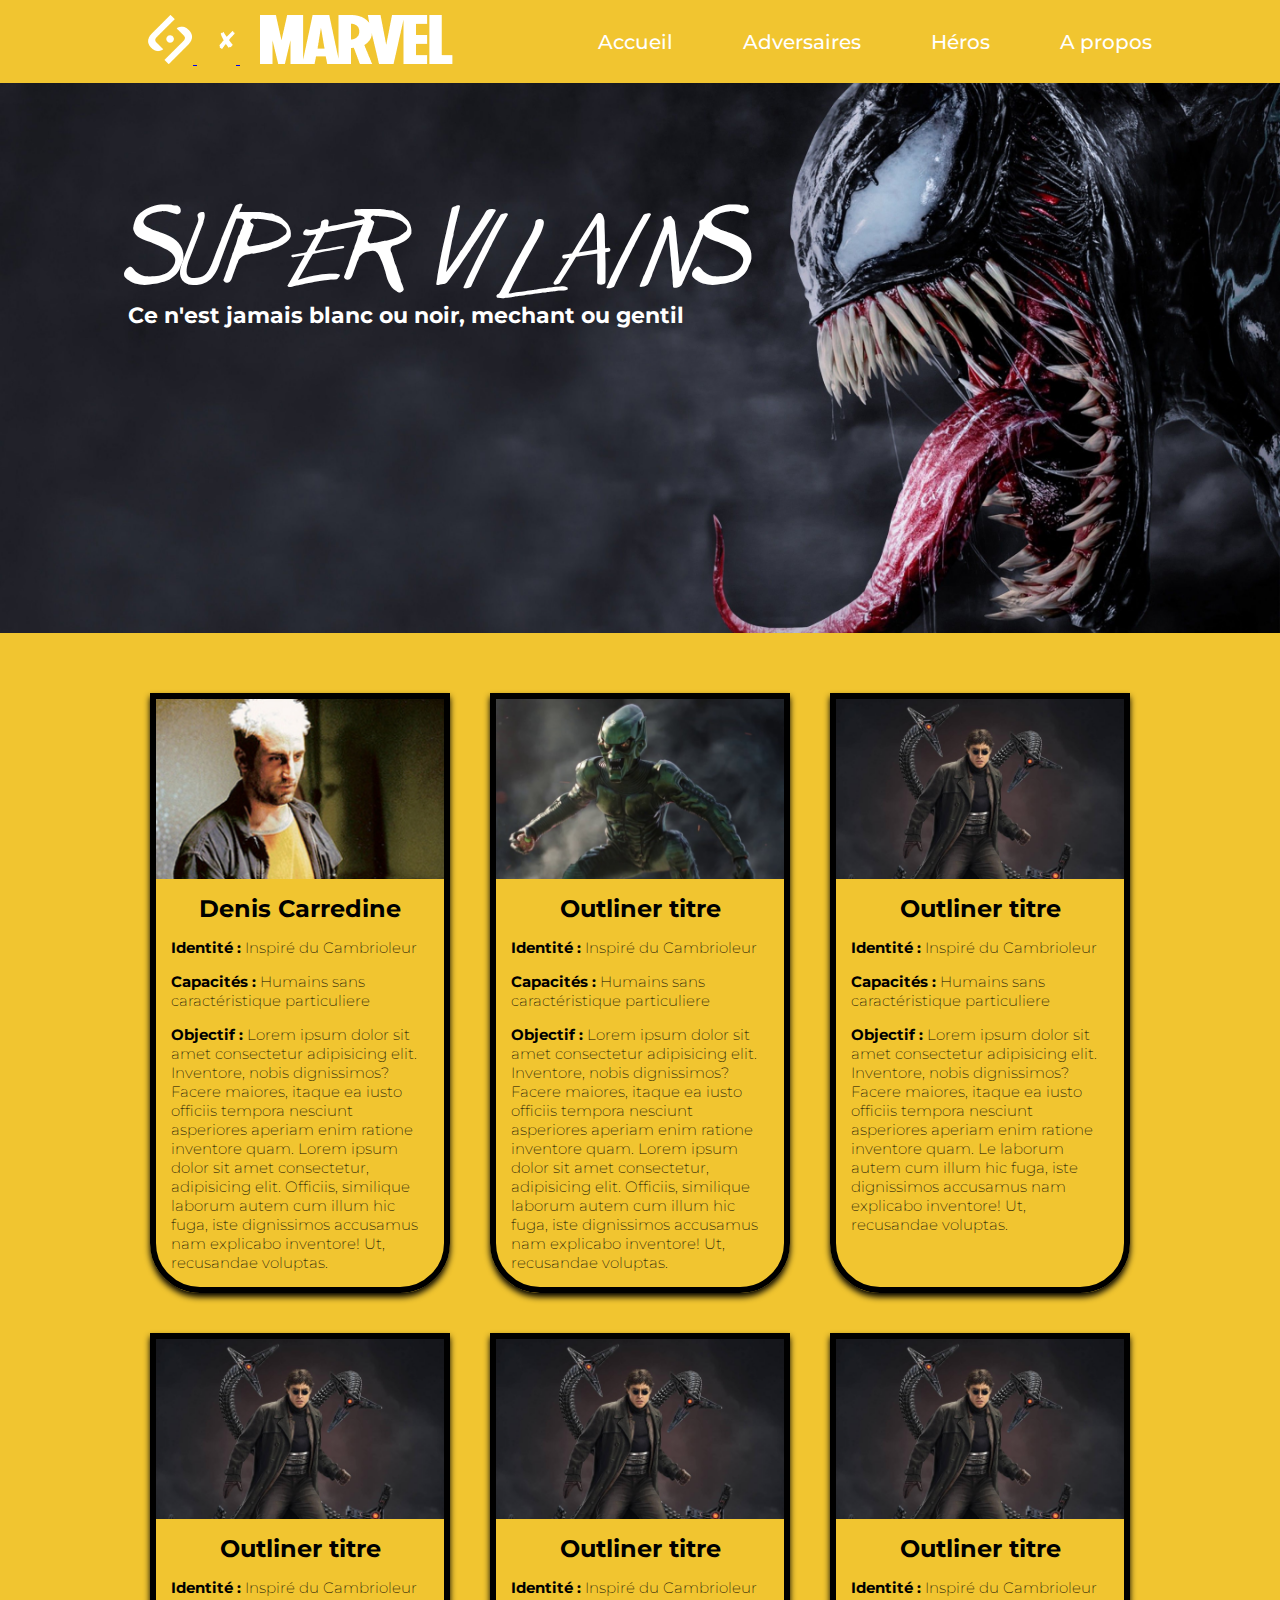
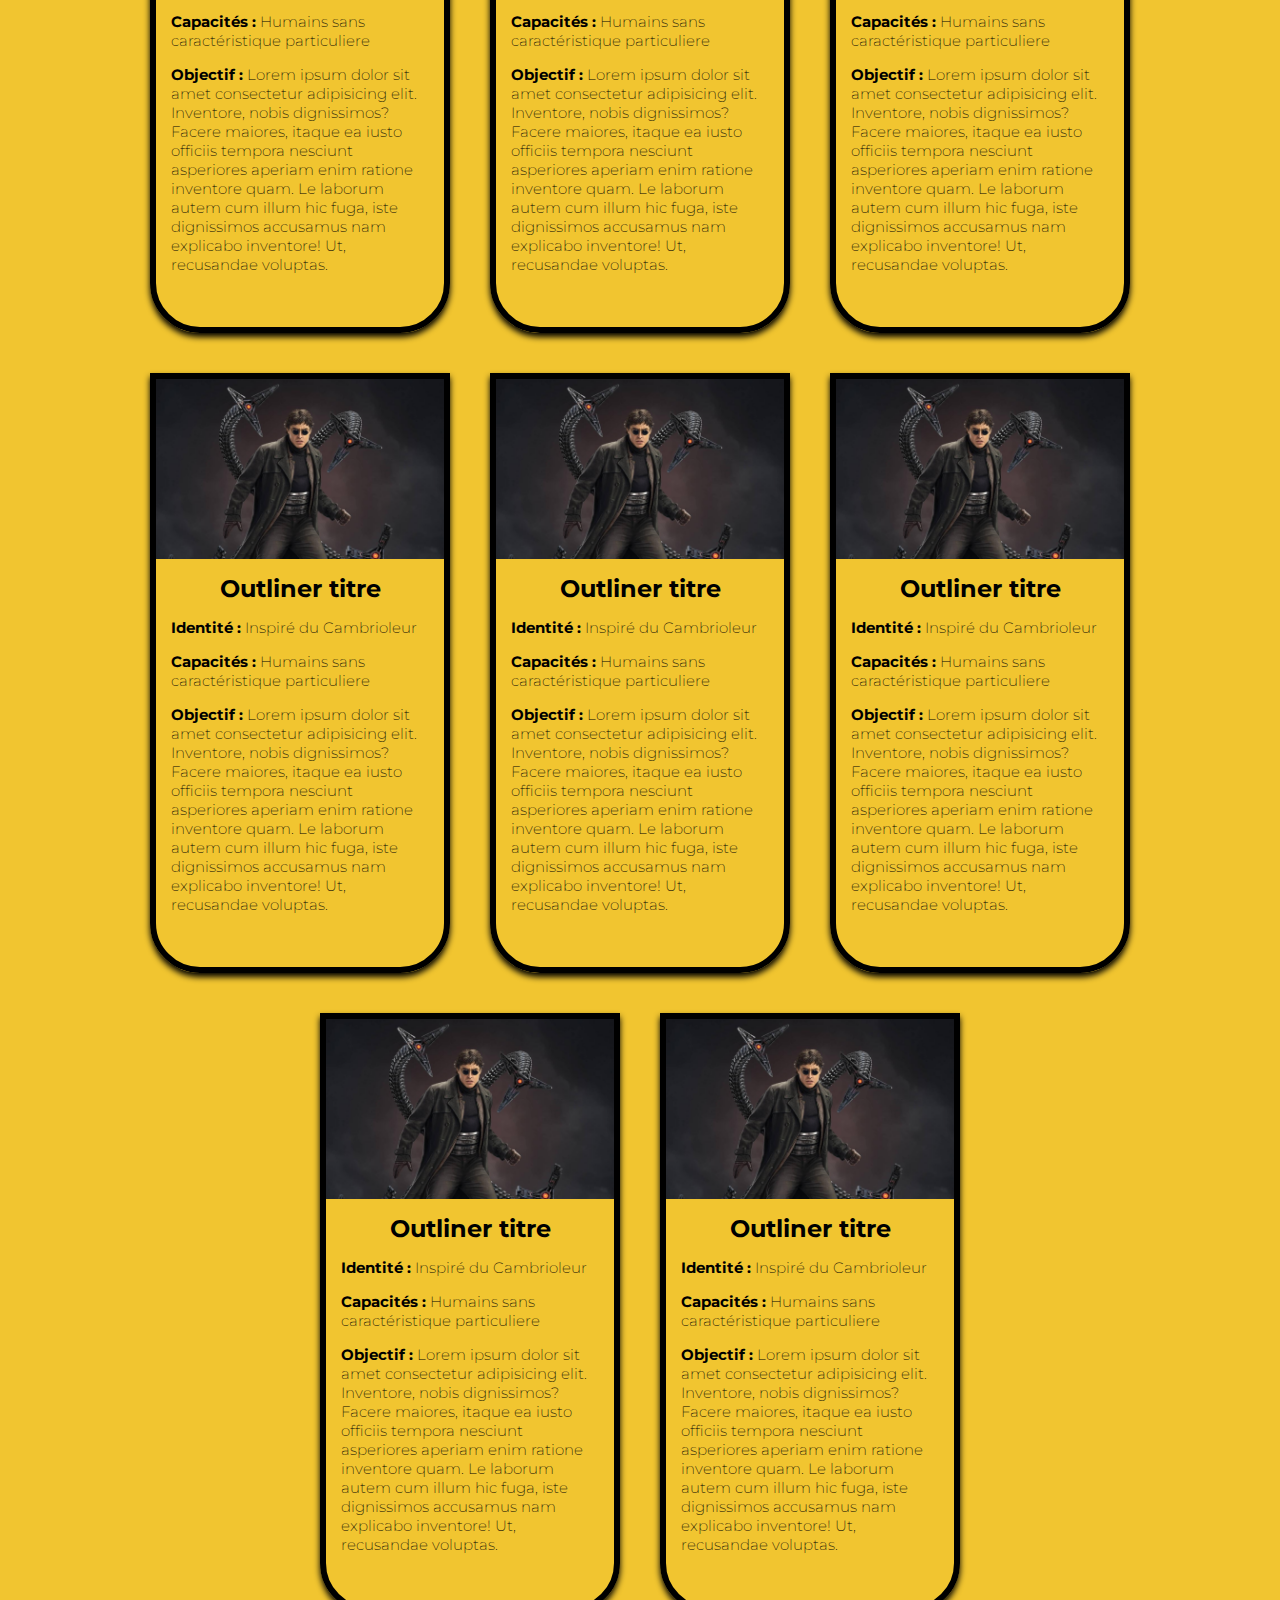
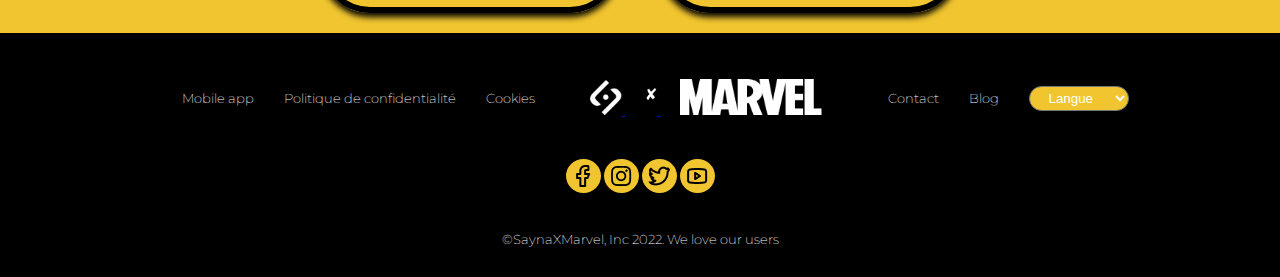
==== adversaires.html @ 346de75f "first commit" ====
<!DOCTYPE html>
<html lang="fr">
<head>
    <meta charset="UTF-8">
    <meta http-equiv="X-UA-Compatible" content="IE=edge">
    <meta name="viewport" content="width=device-width, initial-scale=1.0">
    <link rel="stylesheet" href="./assets/css/adversaires.css">
    <link rel="stylesheet" href="https://cdnjs.cloudflare.com/ajax/libs/font-awesome/6.1.1/css/all.min.css" integrity="sha512-KfkfwYDsLkIlwQp6LFnl8zNdLGxu9YAA1QvwINks4PhcElQSvqcyVLLD9aMhXd13uQjoXtEKNosOWaZqXgel0g==" crossorigin="anonymous" referrerpolicy="no-referrer" />
    <title>Spiderman - Adversaire</title>
</head>
<body>
    <header id="header-top">
        <nav>
            <div class="conteneur navigbar">
                <div class="brand">
                    <a href="bonus.html">
                        <img src="./assets/logo/logo1.png"  alt="">
                        <img src="./assets/logo/logo2.png"  alt="">
                        <img src="./assets/logo/logo3.png"  alt="">
                    </a>
                </div>
                <div class="menu">
                    <ul>
                        <li><a href="index.html">Accueil</a></li>
                        <li><a href="adversaires.html">Adversaires</a></li>
                        <li><a href="heros.html">Héros</a></li>
                        <li><a href="apropos.html">A propos</a></li>
                    </ul>
                </div>
            </div>
        </nav>
    </header>
    <main>
        <section id="hero" >
            <div class="conteneur">
                <nav>
                    <div class="brand-mobile">
                        <a href="index.html">
                            <img src="./assets/logo/logo1.png" width="15%" alt="">
                            <img src="./assets/logo/logo2.png" width="10%" alt="">
                            <img src="./assets/logo/logo3.png" width="60%" alt="">
                        </a>
                        <div><i class="fa-solid fa-ellipsis fa-2x"></i></div>
                    </div>
                </nav>
            </div>
            <div class="conteneur box">
                <h1 class="titre">SUPER VILAINS</h1>
                <p class="description">Ce n'est jamais blanc ou noir, mechant ou gentil</p>
            </div>
        </section>
        <section id="card-section" >
            <div class="conteneur">
                <div class="card">
                    <div class="card-hero">
                        <div class="card-image card-image-1"></div>
                        <h2 class="card-title">Denis Carredine</h2>
                        <div class="card-content">
                            <p><span>Identité :</span> Inspiré du Cambrioleur</p>
                            <p><span>Capacités :</span> Humains sans caractéristique particuliere</p>
                            <p><span>Objectif :</span> Lorem ipsum dolor sit amet consectetur adipisicing elit. Inventore, nobis dignissimos? Facere maiores, itaque ea iusto officiis tempora nesciunt asperiores aperiam enim ratione inventore quam. Lorem ipsum dolor sit amet consectetur, adipisicing elit. Officiis, similique laborum autem cum illum hic fuga, iste dignissimos accusamus nam explicabo inventore! Ut, recusandae voluptas.</p>
                        </div>
                    </div>
                    <div class="card-hero">
                        <div class="card-image card-image-2"></div>
                        <h2 class="card-title">Outliner titre</h2>
                        <div class="card-content">
                            <p><span>Identité :</span> Inspiré du Cambrioleur</p>
                            <p><span>Capacités :</span> Humains sans caractéristique particuliere</p>
                            <p><span>Objectif :</span> Lorem ipsum dolor sit amet consectetur adipisicing elit. Inventore, nobis dignissimos? Facere maiores, itaque ea iusto officiis tempora nesciunt asperiores aperiam enim ratione inventore quam. Lorem ipsum dolor sit amet consectetur, adipisicing elit. Officiis, similique laborum autem cum illum hic fuga, iste dignissimos accusamus nam explicabo inventore! Ut, recusandae voluptas.</p>
                        </div>
                    </div>
                    <div class="card-hero">
                        <div class="card-image card-image-3"></div>
                        <h2 class="card-title">Outliner titre</h2>
                        <div class="card-content">
                            <p><span>Identité :</span> Inspiré du Cambrioleur</p>
                            <p><span>Capacités :</span> Humains sans caractéristique particuliere</p>
                            <p><span>Objectif :</span> Lorem ipsum dolor sit amet consectetur adipisicing elit. Inventore, nobis dignissimos? Facere maiores, itaque ea iusto officiis tempora nesciunt asperiores aperiam enim ratione inventore quam. Le laborum autem cum illum hic fuga, iste dignissimos accusamus nam explicabo inventore! Ut, recusandae voluptas.</p>
                        </div>
                    </div>
                    <div class="card-hero">
                        <div class="card-image card-image-3"></div>
                        <h2 class="card-title">Outliner titre</h2>
                        <div class="card-content">
                            <p><span>Identité :</span> Inspiré du Cambrioleur</p>
                            <p><span>Capacités :</span> Humains sans caractéristique particuliere</p>
                            <p><span>Objectif :</span> Lorem ipsum dolor sit amet consectetur adipisicing elit. Inventore, nobis dignissimos? Facere maiores, itaque ea iusto officiis tempora nesciunt asperiores aperiam enim ratione inventore quam. Le laborum autem cum illum hic fuga, iste dignissimos accusamus nam explicabo inventore! Ut, recusandae voluptas.</p>
                        </div>
                    </div>
                    <div class="card-hero">
                        <div class="card-image card-image-3"></div>
                        <h2 class="card-title">Outliner titre</h2>
                        <div class="card-content">
                            <p><span>Identité :</span> Inspiré du Cambrioleur</p>
                            <p><span>Capacités :</span> Humains sans caractéristique particuliere</p>
                            <p><span>Objectif :</span> Lorem ipsum dolor sit amet consectetur adipisicing elit. Inventore, nobis dignissimos? Facere maiores, itaque ea iusto officiis tempora nesciunt asperiores aperiam enim ratione inventore quam. Le laborum autem cum illum hic fuga, iste dignissimos accusamus nam explicabo inventore! Ut, recusandae voluptas.</p>
                        </div>
                    </div>
                    <div class="card-hero">
                        <div class="card-image card-image-3"></div>
                        <h2 class="card-title">Outliner titre</h2>
                        <div class="card-content">
                            <p><span>Identité :</span> Inspiré du Cambrioleur</p>
                            <p><span>Capacités :</span> Humains sans caractéristique particuliere</p>
                            <p><span>Objectif :</span> Lorem ipsum dolor sit amet consectetur adipisicing elit. Inventore, nobis dignissimos? Facere maiores, itaque ea iusto officiis tempora nesciunt asperiores aperiam enim ratione inventore quam. Le laborum autem cum illum hic fuga, iste dignissimos accusamus nam explicabo inventore! Ut, recusandae voluptas.</p>
                        </div>
                    </div>
                    <div class="card-hero">
                        <div class="card-image card-image-3"></div>
                        <h2 class="card-title">Outliner titre</h2>
                        <div class="card-content">
                            <p><span>Identité :</span> Inspiré du Cambrioleur</p>
                            <p><span>Capacités :</span> Humains sans caractéristique particuliere</p>
                            <p><span>Objectif :</span> Lorem ipsum dolor sit amet consectetur adipisicing elit. Inventore, nobis dignissimos? Facere maiores, itaque ea iusto officiis tempora nesciunt asperiores aperiam enim ratione inventore quam. Le laborum autem cum illum hic fuga, iste dignissimos accusamus nam explicabo inventore! Ut, recusandae voluptas.</p>
                        </div>
                    </div>
                    <div class="card-hero">
                        <div class="card-image card-image-3"></div>
                        <h2 class="card-title">Outliner titre</h2>
                        <div class="card-content">
                            <p><span>Identité :</span> Inspiré du Cambrioleur</p>
                            <p><span>Capacités :</span> Humains sans caractéristique particuliere</p>
                            <p><span>Objectif :</span> Lorem ipsum dolor sit amet consectetur adipisicing elit. Inventore, nobis dignissimos? Facere maiores, itaque ea iusto officiis tempora nesciunt asperiores aperiam enim ratione inventore quam. Le laborum autem cum illum hic fuga, iste dignissimos accusamus nam explicabo inventore! Ut, recusandae voluptas.</p>
                        </div>
                    </div>
                    <div class="card-hero">
                        <div class="card-image card-image-3"></div>
                        <h2 class="card-title">Outliner titre</h2>
                        <div class="card-content">
                            <p><span>Identité :</span> Inspiré du Cambrioleur</p>
                            <p><span>Capacités :</span> Humains sans caractéristique particuliere</p>
                            <p><span>Objectif :</span> Lorem ipsum dolor sit amet consectetur adipisicing elit. Inventore, nobis dignissimos? Facere maiores, itaque ea iusto officiis tempora nesciunt asperiores aperiam enim ratione inventore quam. Le laborum autem cum illum hic fuga, iste dignissimos accusamus nam explicabo inventore! Ut, recusandae voluptas.</p>
                        </div>
                    </div>
                    <div class="card-hero">
                        <div class="card-image card-image-3"></div>
                        <h2 class="card-title">Outliner titre</h2>
                        <div class="card-content">
                            <p><span>Identité :</span> Inspiré du Cambrioleur</p>
                            <p><span>Capacités :</span> Humains sans caractéristique particuliere</p>
                            <p><span>Objectif :</span> Lorem ipsum dolor sit amet consectetur adipisicing elit. Inventore, nobis dignissimos? Facere maiores, itaque ea iusto officiis tempora nesciunt asperiores aperiam enim ratione inventore quam. Le laborum autem cum illum hic fuga, iste dignissimos accusamus nam explicabo inventore! Ut, recusandae voluptas.</p>
                        </div>
                    </div>
                    <div class="card-hero">
                        <div class="card-image card-image-3"></div>
                        <h2 class="card-title">Outliner titre</h2>
                        <div class="card-content">
                            <p><span>Identité :</span> Inspiré du Cambrioleur</p>
                            <p><span>Capacités :</span> Humains sans caractéristique particuliere</p>
                            <p><span>Objectif :</span> Lorem ipsum dolor sit amet consectetur adipisicing elit. Inventore, nobis dignissimos? Facere maiores, itaque ea iusto officiis tempora nesciunt asperiores aperiam enim ratione inventore quam. Le laborum autem cum illum hic fuga, iste dignissimos accusamus nam explicabo inventore! Ut, recusandae voluptas.</p>
                        </div>
                    </div>
                </div>
            </div>
        </section> 
    </main>

    <footer>
        <div class="conteneur footer">
            <div class="navigation-footer">
                <ul class="list1">
                    <li><a href="#">Mobile app</a></li>
                    <li><a href="#">Politique de confidentialité</a></li>
                    <li><a href="#">Cookies</a></li>
                </ul>
                <div class="brand">
                    <a href="#">
                        <img src="./assets/logo/logo1.png" width="16%" alt="">
                        <img src="./assets/logo/logo2.png" width="10%" alt="">
                        <img src="./assets/logo/logo3.png" width="50%" alt="">
                    </a>
                </div>
                <ul class="list2">
                    <li><a href="#">Contact</a></li>
                    <li><a href="#">Blog</a></li>
                    <li><select class="formselect">
                        <option selected="">Langue</option>
                        <option>Francais</option>
                        <option>Anglais</option>
                        <option>Espagnol</option>
                        <option>Creole</option>
                        </select></li>
                </ul>
            </div>
            <div class="media">
                <img src="./assets/logo/logof.png" alt="">
                <img src="./assets/logo/logoi.png" alt="">
                <img src="./assets/logo/logot.png" alt="">
                <img src="./assets/logo/logoy.png" alt="">
            </div>
            <div class="copyright">
                <p>&copy;SaynaXMarvel, Inc 2022. We love our users</p>
            </div>
        </div>
    </footer>
</body>
</html>
---- assets/css/adversaires.css ----
@import url('https://fonts.googleapis.com/css2?family=Montserrat:wght@100;200;300;500;700;800;900&display=swap');

@font-face {
    font-family: 'far_from_homecomingregular';
    src: url(../police/Far-From-Homecoming-Updated.otf) format('OpenType');
}

*{
    margin: 0;
    padding: 0;
    box-sizing: border-box;
}

body{
    font-family: Montserrat, sans-serif;
    font-weight: 200;
}

.conteneur{
    width: 80%;
    margin: 0 auto;
}

ul{
    margin: 0;
    padding: 0;
    list-style-type: none;
}

:root{
    --primary-ad-color: #f1c530;
    --black-ad-color: #000000;
    --white-ad-color: #ffffff;
}

.brand-mobile{
    display: none;
}

/* Design Navigation */

#header-top nav{
    background-color: var(--primary-ad-color);
    padding: 15px 0;
}

#header-top nav .navigbar{
    display: flex;
    justify-content: space-between;
    align-items: center;
}

#header-top nav .brand img, footer .brand img{
    padding-left: 20px;
}

#header-top nav .brand img:nth-child(2), footer .brand img:nth-child(2){
    padding-bottom: 15px;
}

#header-top nav .menu ul{
    display: flex;
    justify-content: space-between;
    align-items: center;
}

#header-top nav .menu ul li{
    margin-left: 70px;
    font-size: 20px;
}

#header-top nav .menu ul li a{
    text-decoration: none;
    font-weight: 500;
    color: var(--white-ad-color);
}

/* La partie Hero Design */

#hero{
    background-image: url("../img/img7.png");
    height: 550px;
    background-repeat: no-repeat;
    background-position: center right;
    background-size: cover;
}

#hero div{
    color: var(--white-ad-color);
}

#hero .titre{
    font-family: 'far_from_homecomingregular';
    font-size: 5em;
    font-weight: 100;
}

#hero .description{
    font-weight: bold;
    font-size: 1.4em;
}

#hero .box{
    position: relative;
    top: 25%;
}

/* La section des cartes Design */

#card-section{
    background-color: var(--primary-ad-color);
    padding-top: 40px;
}

#card-section .card{
    display: flex;
    justify-content: center;
    flex-wrap: wrap;
}

#card-section .card-hero{
    border: 6px solid var(--black-ad-color);
    border-bottom-left-radius: 50px;
    border-bottom-right-radius: 50px;
    width: 300px;
    height: 600px;
    margin: 20px;
    overflow: hidden;
    box-shadow: 0px 4px 6px var(--black-ad-color);
}

#card-section .card-hero .card-image{
    background-color: var(--white-ad-color);
    height: 180px;
    margin-bottom: 15px;
    background-size: cover;
    background-position: center;
}

#card-section .card-hero:hover{
    transform: scale(1.05);
    cursor: pointer;
    transition: all 0.5s ease-in-out;
    color: var(--white-ad-color);
    background-color: var(--black-ad-color);
}

/* Ajout des images par carte */
#card-section .card-hero .card-image-1{
    background-image: url(../img/img8.png);
}

#card-section .card-hero .card-image-2{
    background-image: url(../img/img9.png);
}
#card-section .card-hero .card-image-3{
    background-image: url(../img/img10.png);
}

/* Design carte contenu */

#card-section .card-hero .card-title{
    text-align: center;
    font-weight: bold;
}

#card-section .card-hero .card-content{
    padding: 15px;
    font-size: 15px;
}
#card-section .card-hero .card-content p{
    margin-bottom: 10px;
    padding-bottom: 5px;
}

#card-section .card-hero .card-content span{
    font-weight: bold;
}

/* Design Footer  */

footer{
    background-color: var(--black-ad-color);
    padding: 20px 0;
}

.footer{
    color: var(--white-ad-color);
    text-align: center;
    font-size: 13px;

}

.navigation-footer{
    display: flex;
    justify-content: center;
    align-items: center;
    padding: 2em 0;
}

.navigation-footer .list1, .navigation-footer .list2{
    display: flex;
    justify-content: center;
    align-items: center;
}

.navigation-footer li{
    padding-left: 30px;
}

.navigation-footer li a{
    color: var(--white-ad-color);
    text-decoration: none;
}

.navigation-footer .list2 .formselect{
    background-color: var(--primary-ad-color);
    border-radius: 50px;
    width: 100px;
    color: var(--white-ad-color);
    padding: 3px 15px;
}

footer .media{
    padding: 15px;
    margin-bottom: 10px;
}
footer .media img{
    background-color: var(--primary-ad-color);
    color: var(--white-ad-color);
    padding: 5px;
    border-radius: 50%;
}

footer .copyright{
    padding: 10px;
}

/* Mobile */

@media screen and (max-width: 768px) {
    nav .menu{
        display: none;
    }
    #hero .titre{
        font-family: 'far_from_homecomingregular';
        font-size: 5em;
        font-weight: 100;
    }
    
    #hero .description{
        font-weight: bold;
        font-size: 1em;
    }
}

@media screen and (max-width: 600px) {
    .conteneur{
        width: 90%;
        margin: 0 auto;
    }
    #header-top{
        display: none;
    }
    .brand-mobile{
        display: flex;
        justify-content: space-between;
        align-items: center;
        padding-top: 20%;
    }
    #hero .titre{
        font-family: 'far_from_homecomingregular';
        font-size: 2em;
        font-weight: 100;
    }
    
    #hero .description{
        font-weight: bold;
        font-size: 0.7em;
    }

/* Footer mobile*/

.navigation-footer{
    display: block;
}
.navigation-footer .list1, .navigation-footer .list2{
    display: block;
    padding-bottom: 10px;
}

.navigation-footer .list1{
    margin-bottom: 20px;
   
}
.navigation-footer .list2{
    margin-top: 20px;
}

.navigation-footer .list1 li, .navigation-footer .list2 li{
    padding-bottom: 10px;
}

footer .copyright{
    font-size: 10px;
}
}
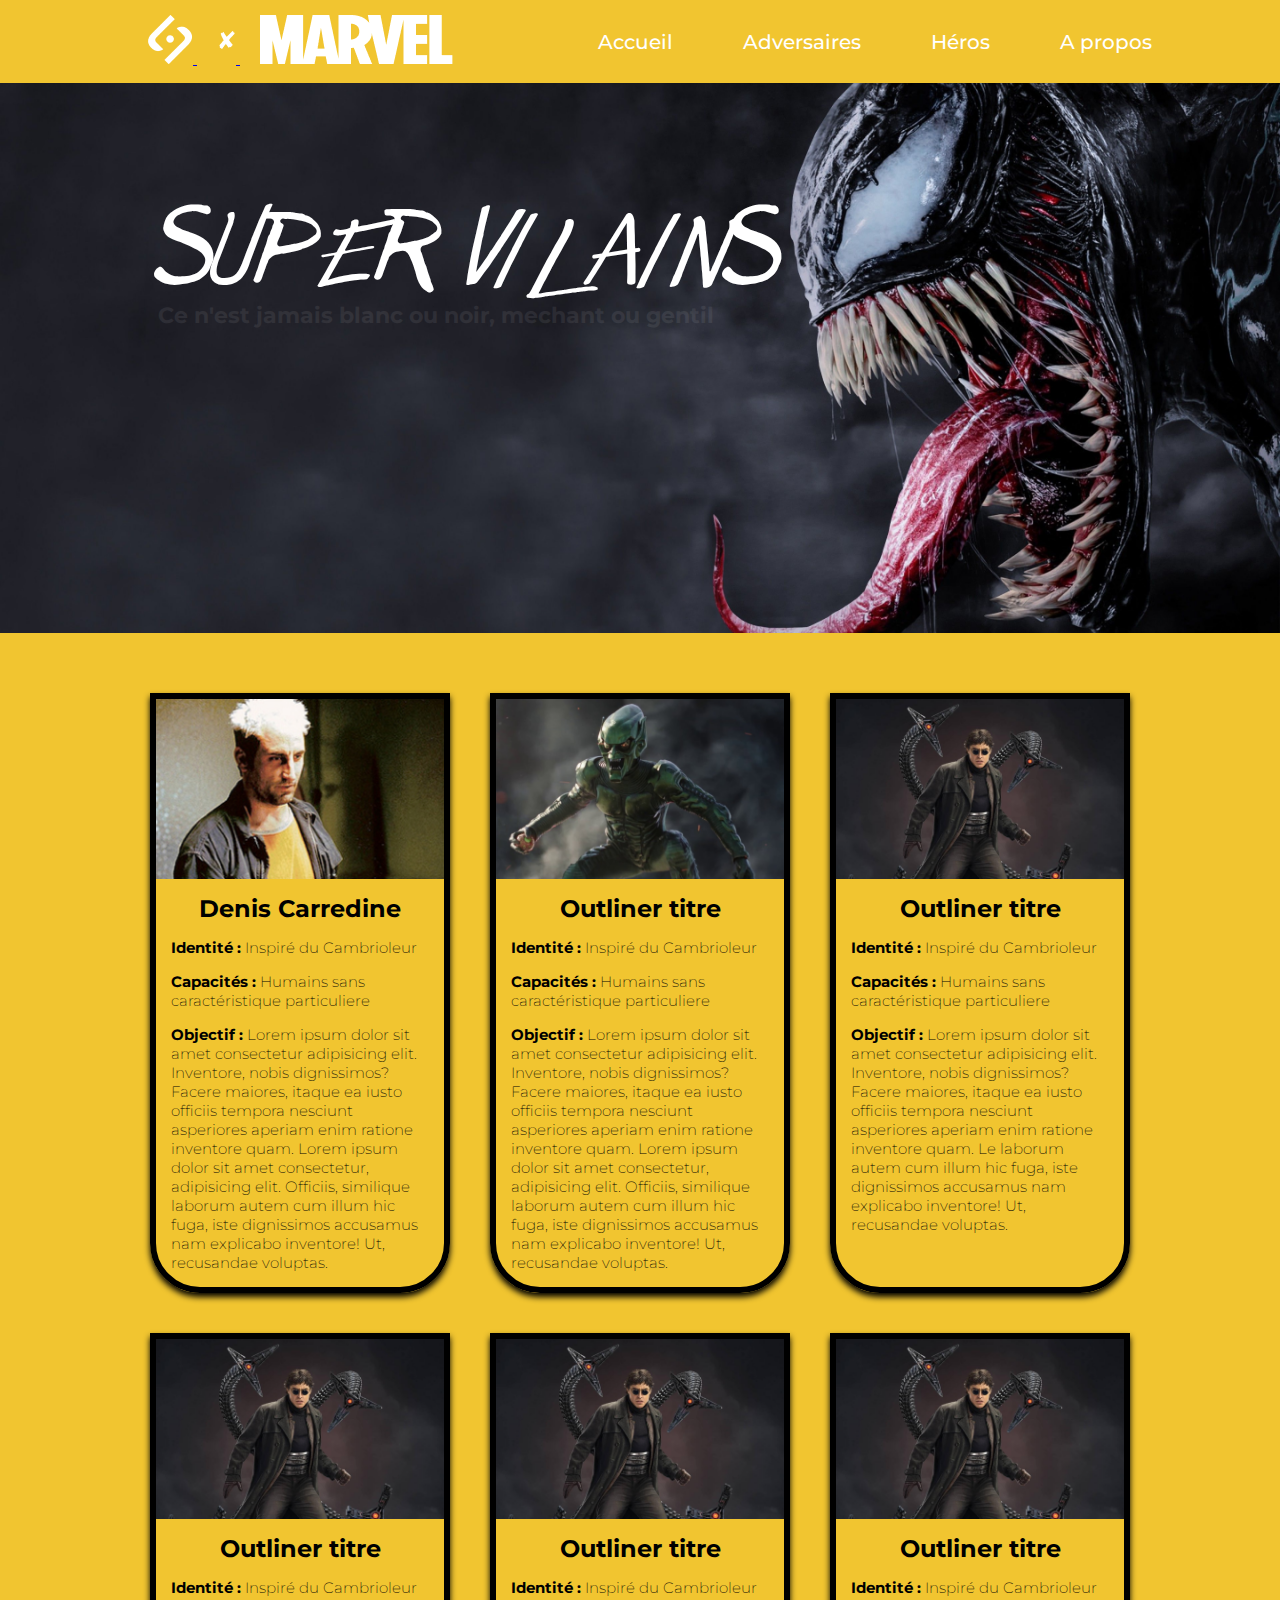
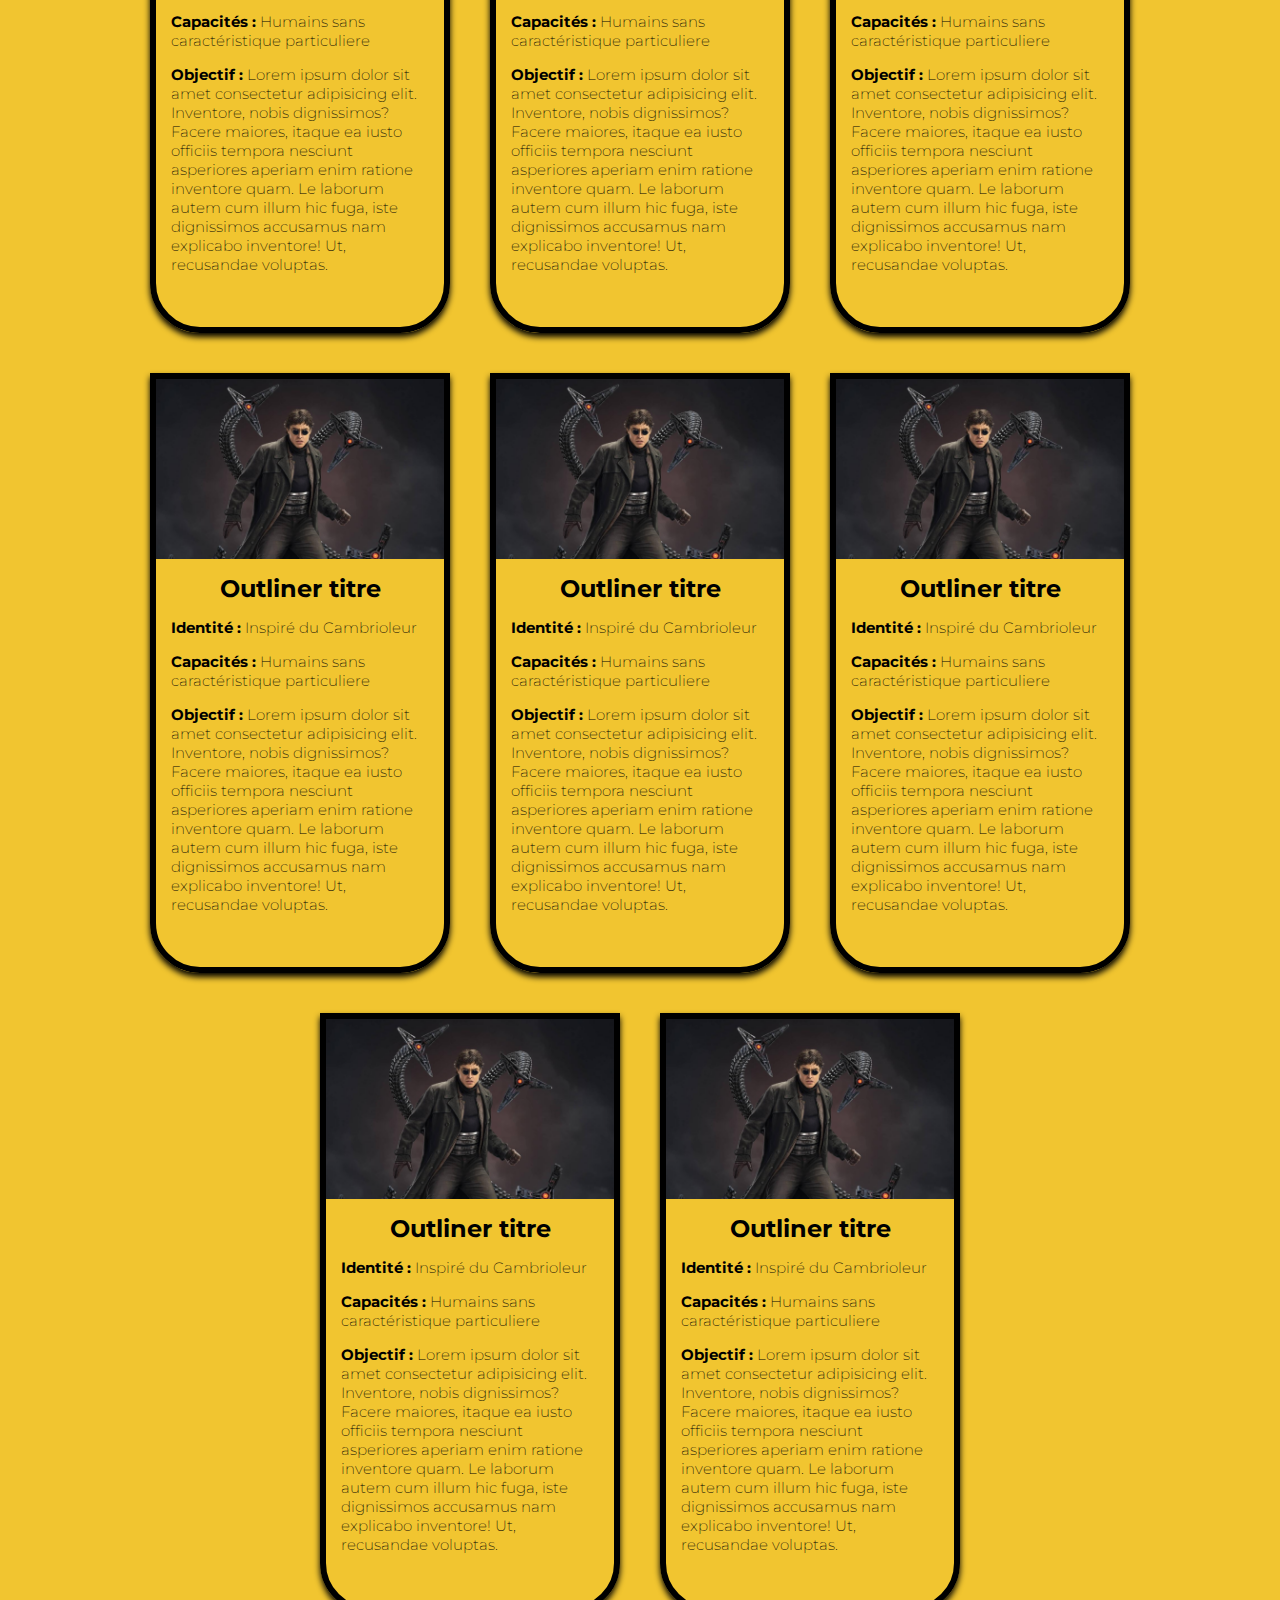
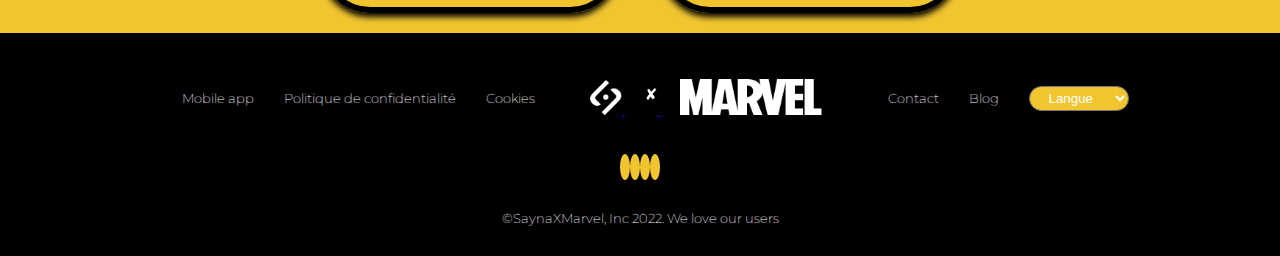
==== commit 97098743: "general animations for all the pages" ====
--- a/adversaires.html
+++ b/adversaires.html
@@ -184,15 +184,18 @@
                 </ul>
             </div>
             <div class="media">
-                <img src="./assets/logo/logof.png" alt="">
-                <img src="./assets/logo/logoi.png" alt="">
-                <img src="./assets/logo/logot.png" alt="">
-                <img src="./assets/logo/logoy.png" alt="">
+                <i class="fa-brands fa-facebook fa-2x footer-icon"></i>
+                <i class="fa-brands fa-instagram fa-2x footer-icon"></i>
+                <i class="fa-brands fa-twitter fa-2x footer-icon"></i>
+                <i class="fa-brands fa-youtube fa-2x footer-icon"></i>
             </div>
             <div class="copyright">
                 <p>&copy;SaynaXMarvel, Inc 2022. We love our users</p>
             </div>
         </div>
     </footer>
+    <script src="./assets/js/jquery-3.6.0.min.js"></script>
+    <script src="./assets/js/global.js"></script>
+    <script src="./assets/js/adversaires.js"></script>
 </body>
 </html>--- a/assets/css/adversaires.css
+++ b/assets/css/adversaires.css
@@ -98,10 +98,12 @@
 #hero .description{
     font-weight: bold;
     font-size: 1.4em;
+    display: none;
 }
 
 #hero .box{
     position: relative;
+    left:-50%;
     top: 25%;
 }
 
@@ -225,9 +227,9 @@
     padding: 15px;
     margin-bottom: 10px;
 }
-footer .media img{
+footer .media img,footer .media .footer-icon{
     background-color: var(--primary-ad-color);
-    color: var(--white-ad-color);
+    color: var(--black-ad-color);
     padding: 5px;
     border-radius: 50%;
 }
